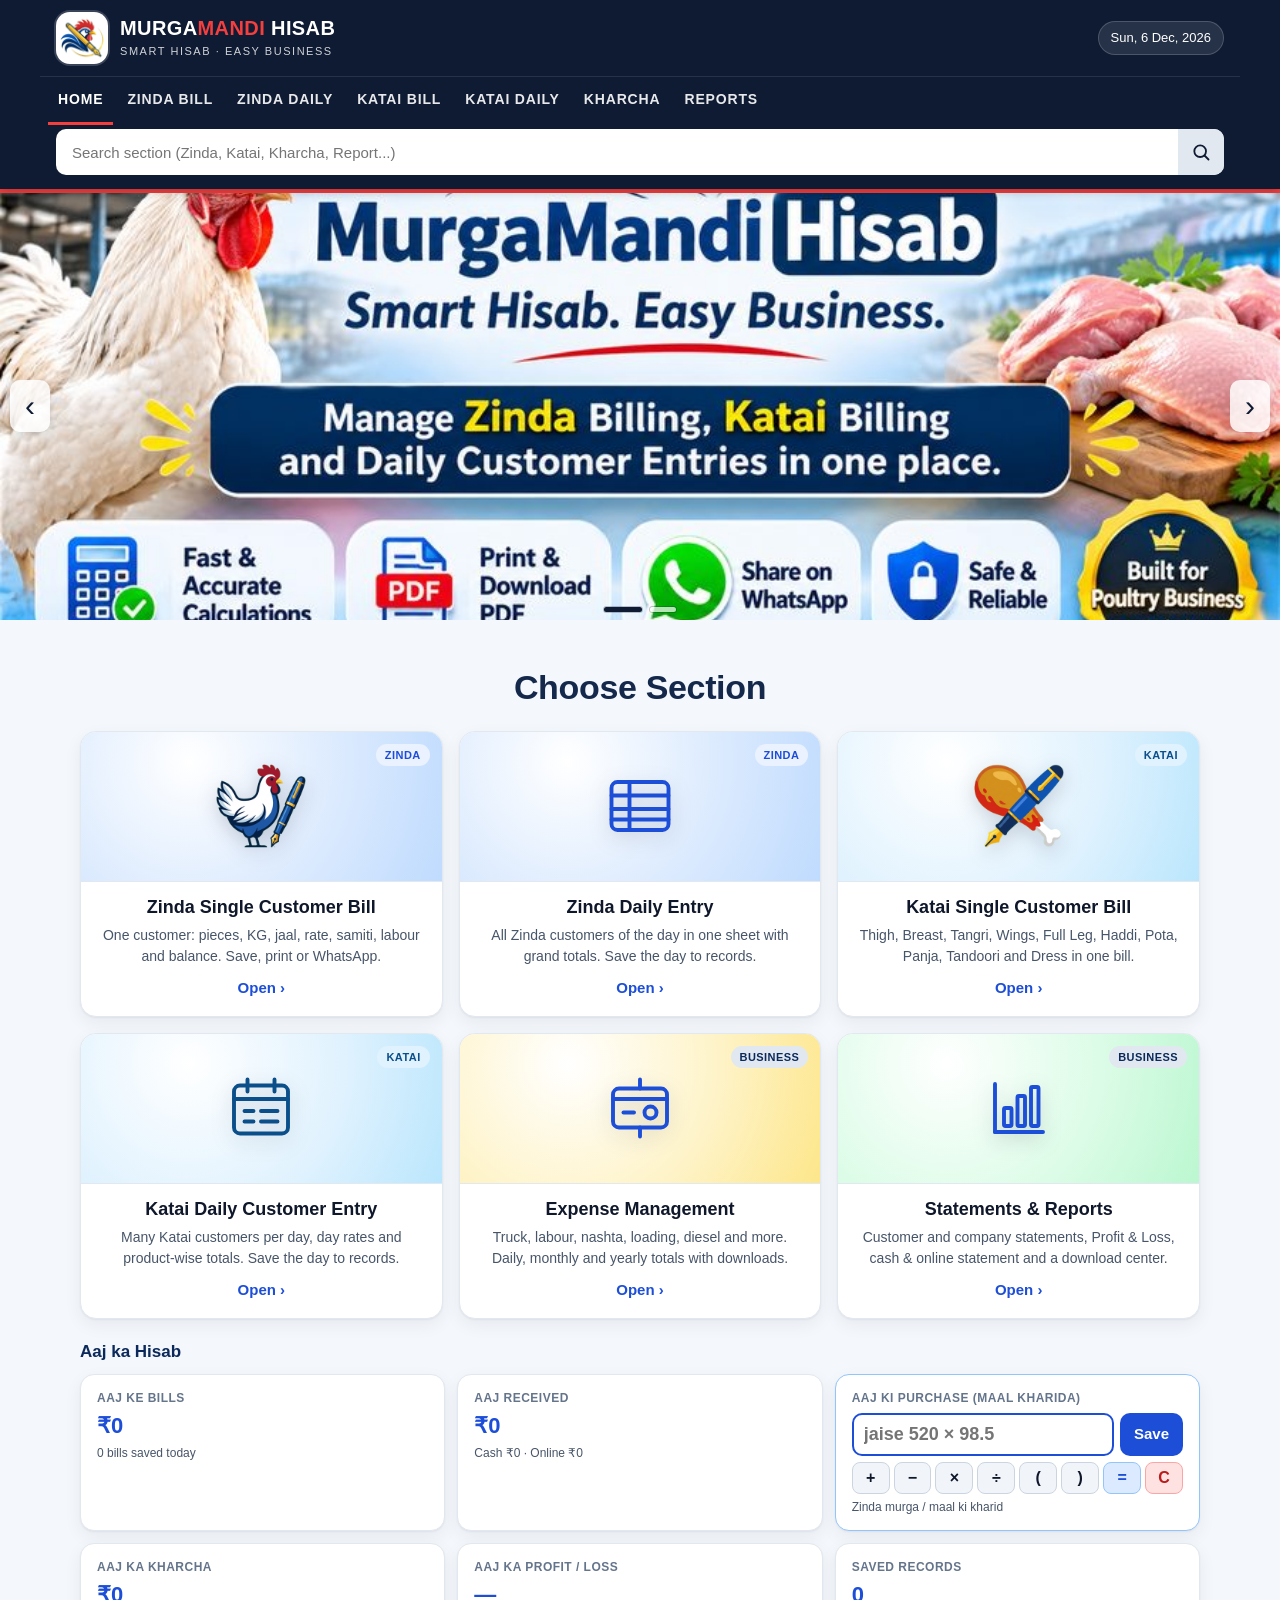
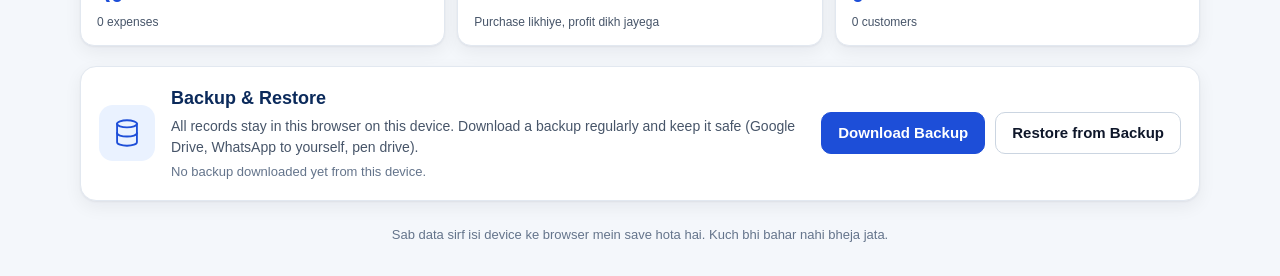
==== index.html @ af2ac3d8 "Katai daily phone totals as clear boxes (v=20261107e)" ====
<!doctype html>
<html lang="en-IN">
<head>
<meta charset="utf-8">
<meta name="viewport" content="width=device-width,initial-scale=1,viewport-fit=cover">
<meta name="referrer" content="no-referrer">
<meta name="description" content="MurgaMandi Hisab: Zinda and Katai billing, expenses, statements and reports for a murga mandi business.">
<title>MurgaMandi Hisab</title>
<link rel="icon" href="assets/icons/logo-64.png" type="image/png">
<link rel="apple-touch-icon" href="assets/icons/logo-192.png">
<link rel="stylesheet" href="style.css?v=20261107e">
</head>
<body>
<header class="top" id="top">
  <div class="top-in">
    <a class="brand" href="index.html" aria-label="MurgaMandi Hisab home">
      <img class="logo" src="assets/icons/logo-192.png" alt="" width="52" height="52">
      <span class="brand-t">
        <b>MURGA<span class="acc">MANDI</span> HISAB</b>
        <small>Smart Hisab · Easy Business</small>
      </span>
    </a>
    <span class="today" id="today"></span>
  </div>
  <nav class="menu" aria-label="Quick links">
    <a href="index.html" aria-current="page">Home</a>
    <a href="sections/zinda-single/index.html">Zinda Bill</a>
    <a href="sections/zinda-daily/index.html">Zinda Daily</a>
    <a href="sections/katai-single/index.html">Katai Bill</a>
    <a href="sections/katai-daily/index.html">Katai Daily</a>
    <a href="sections/expenses/index.html">Kharcha</a>
    <a href="sections/statements/index.html">Reports</a>
  </nav>
  <div class="search">
    <label class="sr" for="secSearch">Search section</label>
    <input id="secSearch" type="search" placeholder="Search section (Zinda, Katai, Kharcha, Report...)" autocomplete="off" maxlength="40">
    <span class="s-ic" aria-hidden="true"><svg viewBox="0 0 24 24" width="20" height="20"><circle cx="11" cy="11" r="7" fill="none" stroke="currentColor" stroke-width="2.2"/><path d="M16.5 16.5 21 21" stroke="currentColor" stroke-width="2.2" stroke-linecap="round"/></svg></span>
  </div>
</header>

<section class="banner" id="banner" aria-roledescription="carousel" aria-label="MurgaMandi Hisab banners">
  <div class="slides" id="slides">
    <div class="slide is-on" role="group" aria-roledescription="slide" aria-label="1 of 2">
      <picture><source media="(min-width: 1001px)" srcset="assets/images/banner-wide1-1200.jpg 1200w, assets/images/banner-wide1-2000.jpg 2000w" sizes="100vw" width="2000" height="667"><img src="assets/images/banner-1600.jpg" srcset="assets/images/banner-900.jpg 900w, assets/images/banner-1600.jpg 1600w" sizes="(max-width: 1000px) 100vw, 1000px" width="1600" height="900" alt="MurgaMandi Hisab: Smart Hisab, Easy Business. Manage Zinda billing, Katai billing and daily customer entries in one place." fetchpriority="high"></picture>
    </div>
    <div class="slide" role="group" aria-roledescription="slide" aria-label="2 of 2" aria-hidden="true">
      <picture><source media="(min-width: 1001px)" srcset="assets/images/banner-wide2-1200.jpg 1200w, assets/images/banner-wide2-2000.jpg 2000w" sizes="100vw" width="2000" height="667"><img src="assets/images/banner2-1600.jpg" srcset="assets/images/banner2-900.jpg 900w, assets/images/banner2-1600.jpg 1600w" sizes="(max-width: 1000px) 100vw, 1000px" width="1600" height="900" alt="MurgaMandi Hisab, built for chicken business: fast and accurate calculations, print and download PDF, share on WhatsApp." loading="lazy"></picture>
    </div>
    <button class="b-nav prev" id="bPrev" type="button" aria-label="Previous banner">&#8249;</button>
    <button class="b-nav next" id="bNext" type="button" aria-label="Next banner">&#8250;</button>
    <div class="dots" id="bDots"><button type="button" class="on" aria-label="Show banner 1"></button><button type="button" aria-label="Show banner 2"></button></div>
  </div>
</section>

<main class="wrap">
  <p class="notice" id="dbNotice" hidden></p>

<h2 class="sec-h big">Choose Section</h2>
  <p class="no-match" id="noMatch" hidden>No section matches your search.</p>
  <nav class="grid" aria-label="Sections">
    <a class="tile" href="sections/zinda-single/index.html">
      <span class="art art-z"><img class="art-png" src="assets/icons/zinda-bill-256.png" alt="" width="64" height="64"></span>
      <span class="tag">Zinda</span>
      <span class="t">Zinda Single Customer Bill</span>
      <span class="d">One customer: pieces, KG, jaal, rate, samiti, labour and balance. Save, print or WhatsApp.</span>
      <span class="go">Open ›</span>
    </a>
    <a class="tile" href="sections/zinda-daily/index.html">
      <span class="art art-z"><img src="assets/icons/zinda-daily.svg" alt="" width="64" height="64"></span>
      <span class="tag">Zinda</span>
      <span class="t">Zinda Daily Entry</span>
      <span class="d">All Zinda customers of the day in one sheet with grand totals. Save the day to records.</span>
      <span class="go">Open ›</span>
    </a>
    <a class="tile" href="sections/katai-single/index.html">
      <span class="art art-k"><img class="art-png" src="assets/icons/katai-bill-256.png" alt="" width="64" height="64"></span>
      <span class="tag k">Katai</span>
      <span class="t">Katai Single Customer Bill</span>
      <span class="d">Thigh, Breast, Tangri, Wings, Full Leg, Haddi, Pota, Panja, Tandoori and Dress in one bill.</span>
      <span class="go">Open ›</span>
    </a>
    <a class="tile" href="sections/katai-daily/index.html">
      <span class="art art-k"><img src="assets/icons/katai-daily.svg" alt="" width="64" height="64"></span>
      <span class="tag k">Katai</span>
      <span class="t">Katai Daily Customer Entry</span>
      <span class="d">Many Katai customers per day, day rates and product-wise totals. Save the day to records.</span>
      <span class="go">Open ›</span>
    </a>
    <a class="tile" href="sections/expenses/index.html">
      <span class="art art-e"><img src="assets/icons/expenses.svg" alt="" width="64" height="64"></span>
      <span class="tag b">Business</span>
      <span class="t">Expense Management</span>
      <span class="d">Truck, labour, nashta, loading, diesel and more. Daily, monthly and yearly totals with downloads.</span>
      <span class="go">Open ›</span>
    </a>
    <a class="tile" href="sections/statements/index.html">
      <span class="art art-r"><img src="assets/icons/statements.svg" alt="" width="64" height="64"></span>
      <span class="tag b">Business</span>
      <span class="t">Statements &amp; Reports</span>
      <span class="d">Customer and company statements, Profit &amp; Loss, cash &amp; online statement and a download center.</span>
      <span class="go">Open ›</span>
    </a>
  </nav>

  <h2 class="sec-h small">Aaj ka Hisab</h2>
  <section class="glance" id="glance" aria-label="Today at a glance">
    <div class="g-card"><span class="g-l">Aaj ke Bills</span><b class="g-n" id="gBills">—</b><span class="g-s" id="gBillsN"></span></div>
    <div class="g-card"><span class="g-l">Aaj Received</span><b class="g-n" id="gRec">—</b><span class="g-s" id="gRecSplit"></span></div>
    <div class="g-card g-buy"><label class="g-l" for="gBuyIn">Aaj ki Purchase (maal kharida)</label><div class="g-buy-row"><input id="gBuyIn" autocomplete="off" placeholder="jaise 520 × 98.5"><button class="g-buy-btn" id="gBuySave" type="button">Save</button></div><div class="g-ops" id="gOps"><button type="button" data-op="+">+</button><button type="button" data-op="-">−</button><button type="button" data-op="×">×</button><button type="button" data-op="÷">÷</button><button type="button" data-op="(">(</button><button type="button" data-op=")">)</button><button type="button" data-op="=" class="eq">=</button><button type="button" data-op="C" class="clr">C</button></div><span class="g-s" id="gBuyN">Zinda murga / maal ki kharid</span></div>
    <div class="g-card"><span class="g-l">Aaj ka Kharcha</span><b class="g-n" id="gExp">—</b><span class="g-s" id="gExpN"></span></div>
    <div class="g-card g-pl" id="gPlCard"><span class="g-l" id="gPlL">Aaj ka Profit / Loss</span><b class="g-n" id="gPl">—</b><span class="g-s" id="gPlN">Bills − Purchase − Kharcha</span></div>
    <div class="g-card"><span class="g-l">Saved Records</span><b class="g-n" id="gRecords">—</b><span class="g-s" id="gCust"></span></div>
  </section>


  <section class="card backup" aria-labelledby="bkH">
    <div class="bk-ic"><img src="assets/icons/backup.svg" alt="" width="34" height="34"></div>
    <div class="bk-t">
      <h2 id="bkH">Backup &amp; Restore</h2>
      <p>All records stay in this browser on this device. Download a backup regularly and keep it safe (Google Drive, WhatsApp to yourself, pen drive).</p>
      <p class="bk-last" id="bkLast"></p>
    </div>
    <div class="bk-acts">
      <button class="btn primary" id="btnBackup" type="button">Download Backup</button>
      <label class="btn" id="btnRestoreL">Restore from Backup<input id="restoreFile" type="file" accept=".json,application/json" class="sr"></label>
    </div>
  </section>

  <p class="foot">Sab data sirf isi device ke browser mein save hota hai. Kuch bhi bahar nahi bheja jata.</p>
</main>

<div class="dlg-bg" id="dlg"><div class="dlg" role="alertdialog" aria-labelledby="dlgT" aria-describedby="dlgP"><h4 id="dlgT">Restore backup?</h4><p id="dlgP"></p><div class="acts"><button class="btn" id="dlgNo" type="button">Cancel</button><button class="btn danger-fill" id="dlgYes" type="button">Replace my data</button></div></div></div>
<div class="toast" id="toast" role="status"></div>

<script src="shared/storage-service.js?v=20261107e"></script>
<script src="shared/data-service.js?v=20261107e"></script>
<script src="script.js?v=20261107e"></script>
</body>
</html>
---- style.css ----
/* ---------- MurgaMandi Hisab · home page ---------- */
:root{--bg:#F4F7FB;--card:#fff;--ink:#0F172A;--muted:#475569;--faint:#64748B;--line:#E2E8F0;--brand:#1D4ED8;--brand-2:#2563EB;--navy:#0B2A5B;--soft:#EAF2FF;
  --katai:#0B4F8A;--err:#B91C1C;--radius:16px;--shadow:0 1px 2px rgba(15,23,42,.05),0 6px 18px rgba(15,23,42,.06);
  --font:"Segoe UI",Roboto,"Helvetica Neue",Arial,"Noto Sans",sans-serif}
*{box-sizing:border-box}
html{-webkit-text-size-adjust:100%}
body{margin:0;background:var(--bg);color:var(--ink);font:15px/1.5 var(--font)}
button,input{font:inherit;color:inherit}
.sr{position:absolute;width:1px;height:1px;overflow:hidden;clip:rect(0 0 0 0);white-space:nowrap}
[hidden]{display:none!important}
/* header (dark bar, like a shop app) */
.top{background:#0E1B33;color:#fff;position:sticky;top:0;z-index:40;box-shadow:0 2px 10px rgba(0,0,0,.25)}
.top-in{max-width:1200px;margin:0 auto;padding:12px 16px;display:flex;align-items:center;gap:12px}
.brand{display:flex;align-items:center;gap:12px;color:#fff;text-decoration:none;min-width:0}
.logo{border-radius:14px;flex:none;background:#fff;padding:3px;box-sizing:border-box;object-fit:contain;box-shadow:0 0 0 2px rgba(255,255,255,.18)}
.brand-t{display:flex;flex-direction:column;min-width:0}
.brand-t b{font-size:20px;letter-spacing:.02em;line-height:1.15;white-space:nowrap}
.brand-t .acc{color:#F43F3F}
.brand-t small{font-size:11px;letter-spacing:.14em;text-transform:uppercase;opacity:.8;margin-top:3px;white-space:nowrap}
.today{margin-left:auto;font-size:13px;background:rgba(255,255,255,.1);border:1px solid rgba(255,255,255,.18);padding:6px 12px;border-radius:999px;white-space:nowrap}
.menu{max-width:1200px;margin:0 auto;padding:0 8px;display:flex;gap:4px;overflow-x:auto;scrollbar-width:none;border-top:1px solid rgba(255,255,255,.1)}
.menu::-webkit-scrollbar{display:none}
.menu a{flex:none;color:#fff;text-decoration:none;font-weight:700;font-size:14px;letter-spacing:.06em;text-transform:uppercase;padding:12px 10px;border-bottom:3px solid transparent;opacity:.9}
.menu a:hover,.menu a:focus-visible{opacity:1;border-bottom-color:#60A5FA;outline:none}
.menu a[aria-current=page]{border-bottom-color:#F43F3F;opacity:1}
.search{max-width:1200px;margin:0 auto;padding:4px 16px 14px;position:relative}
.search input{width:100%;height:46px;border:0;border-radius:10px;padding:0 54px 0 16px;background:#fff;color:var(--ink);font-size:15px}
.search input:focus{outline:3px solid #60A5FA}
.s-ic{position:absolute;right:16px;top:4px;height:46px;width:46px;display:grid;place-items:center;background:#E2E8F0;border-radius:0 10px 10px 0;color:#0E1B33}
/* banner */
.banner{background:#DCEBFF;border-top:4px solid #F43F3F}
.slides{position:relative;max-width:1000px;margin:0 auto;aspect-ratio:1600/900;overflow:hidden}
.slide{position:absolute;inset:0;opacity:0;transition:opacity .6s ease;pointer-events:none}
.slide.is-on{opacity:1;pointer-events:auto}
.banner img{display:block;width:100%;height:100%;object-fit:cover}
.b-nav{position:absolute;top:50%;transform:translateY(-50%);width:40px;height:52px;border:0;border-radius:10px;background:rgba(255,255,255,.82);color:#0E1B33;font-size:30px;line-height:1;cursor:pointer;box-shadow:0 2px 8px rgba(0,0,0,.15);z-index:2}
.b-nav:hover{background:#fff}.b-nav:focus-visible{outline:3px solid #60A5FA}
.b-nav.prev{left:10px}.b-nav.next{right:10px}
.dots{position:absolute;left:0;right:0;bottom:8px;display:flex;justify-content:center;gap:8px;z-index:2}
.dots button{width:26px;height:5px;border:0;border-radius:3px;background:rgba(255,255,255,.7);padding:0;cursor:pointer;box-shadow:0 0 0 1px rgba(14,27,51,.25)}
.dots button.on{background:#0E1B33;width:38px}
@media (prefers-reduced-motion:reduce){.slide{transition:none}}
@media (min-width:1001px){.slides{max-width:none;aspect-ratio:2000/667}}
.banner picture{display:block;width:100%;height:100%}
.wrap{max-width:1160px;margin:0 auto;padding:8px 20px 24px}
.sec-h.small{margin:20px 0 10px;font-size:17px}
.sec-h.big{text-align:center;font-size:34px;margin:34px 0 18px;color:#14284B;letter-spacing:-.01em}
.no-match{text-align:center;color:var(--muted)}
.notice{background:#FFF7E6;border:1px solid #F5D9A8;color:#7A4B00;padding:10px 12px;border-radius:10px;margin:0 0 12px;position:relative}
.glance{display:grid;grid-template-columns:repeat(3,minmax(0,1fr));gap:12px}
.g-card{background:var(--card);border:1px solid var(--line);border-radius:14px;box-shadow:var(--shadow);padding:14px 16px;display:flex;flex-direction:column;gap:2px;min-width:0}
.g-l{font-size:12px;font-weight:700;text-transform:uppercase;letter-spacing:.04em;color:var(--faint)}
.g-n{font-size:22px;color:var(--brand);font-variant-numeric:tabular-nums;white-space:nowrap;overflow:hidden;text-overflow:ellipsis}
.g-s{font-size:12px;color:var(--muted);min-height:18px}
.sec-h{margin:26px 0 12px;font-size:19px;color:var(--navy)}
.grid{display:grid;grid-template-columns:repeat(3,minmax(0,1fr));gap:16px}
.tile{position:relative;display:flex;flex-direction:column;gap:8px;padding:20px;border-radius:var(--radius);background:#fff;border:1px solid var(--line);text-decoration:none;color:inherit;box-shadow:var(--shadow);transition:transform .12s,box-shadow .12s,border-color .12s;min-height:200px}
.tile:hover,.tile:focus-visible{transform:translateY(-2px);box-shadow:0 12px 28px rgba(29,78,216,.14);border-color:#93C5FD;outline:none}
.tile:focus-visible{outline:3px solid #93C5FD;outline-offset:2px}
.tile{padding:0;overflow:hidden;gap:0}
.art{display:grid;place-items:center;height:150px;border-bottom:1px solid var(--line)}
.art img{width:72px;height:72px;filter:drop-shadow(0 6px 10px rgba(15,23,42,.18));transition:transform .15s}
.tile:hover .art img{transform:scale(1.08)}
.art-z{background:radial-gradient(circle at 30% 20%,#FFFFFF 0,#DBEAFE 55%,#BFDBFE 100%)}
.art-k{background:radial-gradient(circle at 30% 20%,#FFFFFF 0,#E0F2FE 55%,#BAE6FD 100%)}
.art-e{background:radial-gradient(circle at 30% 20%,#FFFFFF 0,#FEF3C7 55%,#FDE68A 100%)}
.art-r{background:radial-gradient(circle at 30% 20%,#FFFFFF 0,#DCFCE7 55%,#BBF7D0 100%)}
.tile .t,.tile .d,.tile .go{padding:0 18px}
.tile .t{padding-top:14px;text-align:center}
.tile .d{padding-top:6px;text-align:center}
.tile .go{padding-top:10px;padding-bottom:16px;text-align:center}
.tag{position:absolute;top:12px;right:12px;font-size:11px;font-weight:700;letter-spacing:.04em;text-transform:uppercase;color:var(--brand);background:var(--soft);padding:3px 9px;border-radius:999px}
.tag.k{color:var(--katai);background:#E0F2FE}
.tag.b{color:#0B2A5B;background:#E2E8F0}
.t{font-size:18px;font-weight:700;line-height:1.3}
.d{color:var(--muted);font-size:14px;flex:1}
.go{font-weight:700;color:var(--brand)}
.card{background:var(--card);border:1px solid var(--line);border-radius:var(--radius);box-shadow:var(--shadow);padding:18px}
.backup{margin-top:20px;display:flex;align-items:center;gap:16px;flex-wrap:wrap}
.bk-ic{width:56px;height:56px;border-radius:14px;background:var(--soft);display:grid;place-items:center;flex:none}
.bk-t{flex:1;min-width:240px}
.bk-t h2{margin:0;font-size:18px;color:var(--navy)}
.bk-t p{margin:4px 0 0;color:var(--muted);font-size:14px}
.bk-last{font-size:13px!important;color:var(--faint)!important}
.bk-acts{display:flex;gap:10px;flex-wrap:wrap}
.btn{display:inline-flex;align-items:center;justify-content:center;gap:6px;min-height:42px;padding:8px 16px;border-radius:10px;border:1px solid #CBD5E1;background:#fff;font-weight:600;cursor:pointer;white-space:nowrap;color:var(--ink)}
.btn:hover{border-color:#93C5FD;background:#F8FAFC}
.btn:focus-visible,.btn:focus-within{outline:3px solid #93C5FD;outline-offset:1px}
.btn.primary{background:var(--brand);border-color:var(--brand);color:#fff}
.btn.primary:hover{background:var(--brand-2)}
.btn.danger-fill{background:var(--err);border-color:var(--err);color:#fff}
.foot{margin:24px 0 8px;text-align:center;color:var(--faint);font-size:13px}
.toast{position:fixed;left:50%;bottom:24px;transform:translateX(-50%) translateY(20px);opacity:0;pointer-events:none;background:#0F172A;color:#fff;padding:10px 16px;border-radius:10px;font-size:14px;z-index:90;transition:.2s;max-width:90vw;text-align:center}
.toast.show{opacity:1;transform:translateX(-50%) translateY(0)}
.dlg-bg{position:fixed;inset:0;background:rgba(15,23,42,.45);display:none;align-items:center;justify-content:center;z-index:80;padding:16px}
.dlg-bg.show{display:flex}
.dlg{background:#fff;border-radius:16px;padding:20px;max-width:420px;width:100%;box-shadow:0 20px 50px rgba(0,0,0,.25)}
.dlg h4{margin:0 0 6px;font-size:17px}
.dlg p{margin:0 0 14px;color:var(--muted);white-space:pre-line}
.dlg .acts{display:flex;justify-content:flex-end;gap:8px;flex-wrap:wrap}
@media (max-width:980px){.grid{grid-template-columns:repeat(2,minmax(0,1fr))}.glance{grid-template-columns:repeat(2,minmax(0,1fr))}}
@media (max-width:640px){
  .top{position:static}
  .top-in{padding:10px 12px}
  .logo{width:44px;height:44px}
  .brand-t b{font-size:17px}
  .brand-t small{font-size:10px;letter-spacing:.1em}
  .today{display:none}
  .b-nav{width:30px;height:40px;font-size:24px}.b-nav.prev{left:6px}.b-nav.next{right:6px}
  .menu a{font-size:13px;padding:11px 9px}
  .search{padding:2px 12px 12px}.s-ic{right:12px}
  .wrap{padding:4px 12px 20px}
  .sec-h.big{font-size:26px;margin:26px 0 14px}
  .grid{grid-template-columns:repeat(2,minmax(0,1fr));gap:12px}
  .tile{min-height:0}
  .art{height:112px}.art img{width:54px;height:54px}
  .tile .t{font-size:15px;padding:10px 10px 0}
  .tile .d{display:none}
  .tile .go{padding:6px 10px 12px;font-size:14px}
  .tag{top:8px;right:8px;font-size:10px;padding:2px 7px}
  .g-n{font-size:19px}
  .bk-acts{width:100%}.bk-acts .btn{flex:1}
}
@media (max-width:360px){.brand-t small{display:none}.tile .t{font-size:14px}}

/* picture logos for single-bill tiles */
.art img.art-png{width:96px;height:96px}
@media (max-width:640px){.art img.art-png{width:76px;height:76px}}

.g-buy{border-color:#93C5FD}
.g-buy-row{display:flex;gap:6px;margin:4px 0 2px}
.g-buy-row input{flex:1;min-width:0;min-height:40px;padding:6px 10px;border:2px solid #1D4ED8;border-radius:10px;font-size:18px;font-weight:700;text-align:right;font-variant-numeric:tabular-nums}
.g-buy-btn{min-height:40px;padding:6px 14px;border:0;border-radius:10px;background:#1D4ED8;color:#fff;font-weight:700;cursor:pointer}
.g-pl.profit{background:#ECFDF5;border-color:#6EE7B7}.g-pl.profit .g-n{color:#047857}
.g-pl.loss{background:#FEF2F2;border-color:#FCA5A5}.g-pl.loss .g-n{color:#B91C1C}
.g-ops{display:grid;grid-template-columns:repeat(8,1fr);gap:4px;margin:2px 0}
.g-ops button{min-height:32px;border:1px solid #CBD5E1;border-radius:8px;background:#F1F5F9;font-weight:800;font-size:16px;cursor:pointer;color:#0F172A}
.g-ops button:hover{background:#E2E8F0}
.g-ops .eq{background:#DBEAFE;border-color:#93C5FD;color:#1D4ED8}
.g-ops .clr{background:#FEE2E2;border-color:#FCA5A5;color:#B91C1C}
.g-buy-row input.bad{border-color:#B91C1C}

/* phone: never wider than screen (2026-11-06) */
html,body{max-width:100%;overflow-x:clip}
.appbar-in{min-width:0}.appbar .brand{min-width:0}
@media (max-width:420px){#saveState{display:none}}
/* all entries start from left (user 2026-11-06) */ input:not([type=checkbox]):not([type=radio]):not([type=range]),textarea{text-align:left!important}
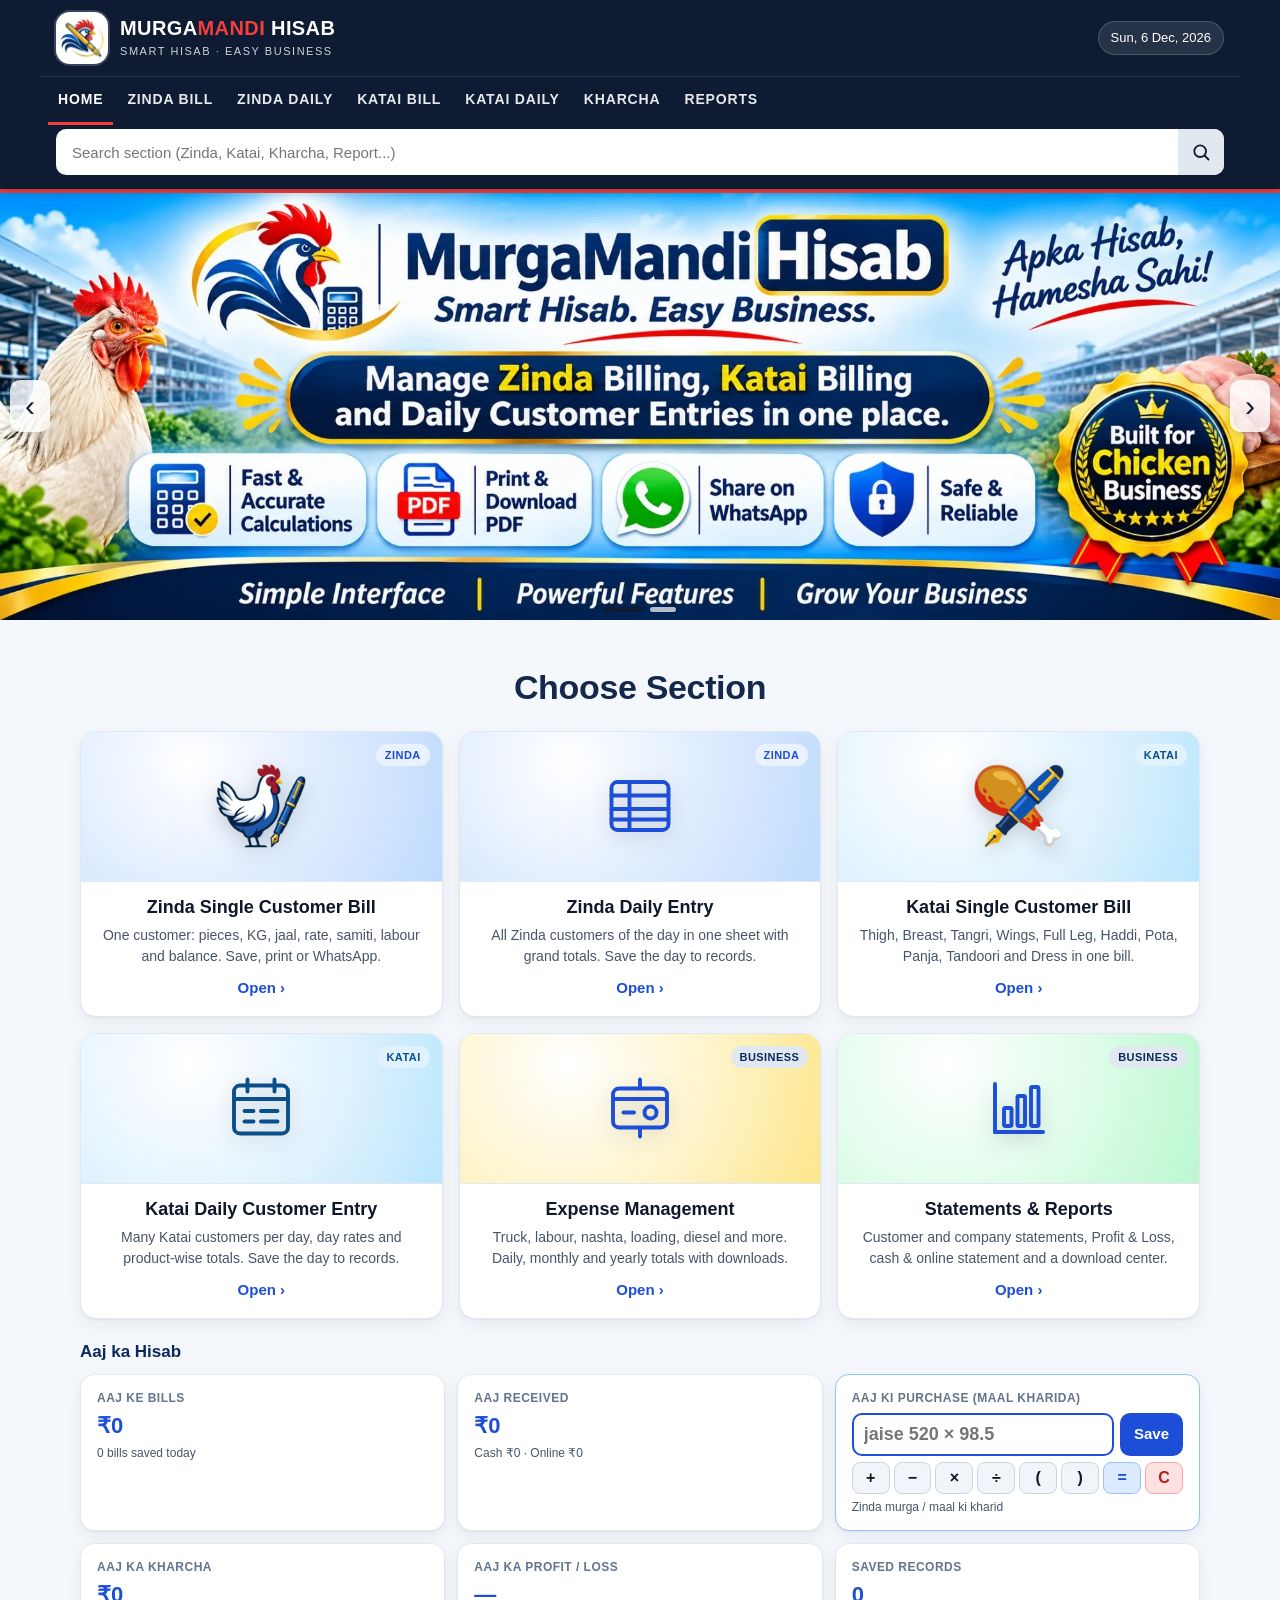
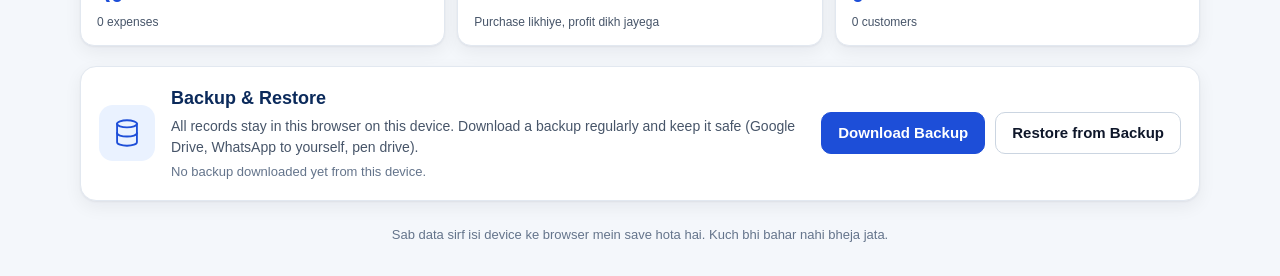
==== commit 147b756c: "Kul -> Total; Katai phone card Pichla Balance label + clearer layout (v=20261107f)" ====
--- a/index.html
+++ b/index.html
@@ -8,7 +8,7 @@
 <title>MurgaMandi Hisab</title>
 <link rel="icon" href="assets/icons/logo-64.png" type="image/png">
 <link rel="apple-touch-icon" href="assets/icons/logo-192.png">
-<link rel="stylesheet" href="style.css?v=20261107e">
+<link rel="stylesheet" href="style.css?v=20261107f">
 </head>
 <body>
 <header class="top" id="top">
@@ -132,8 +132,8 @@
 <div class="dlg-bg" id="dlg"><div class="dlg" role="alertdialog" aria-labelledby="dlgT" aria-describedby="dlgP"><h4 id="dlgT">Restore backup?</h4><p id="dlgP"></p><div class="acts"><button class="btn" id="dlgNo" type="button">Cancel</button><button class="btn danger-fill" id="dlgYes" type="button">Replace my data</button></div></div></div>
 <div class="toast" id="toast" role="status"></div>
 
-<script src="shared/storage-service.js?v=20261107e"></script>
-<script src="shared/data-service.js?v=20261107e"></script>
-<script src="script.js?v=20261107e"></script>
+<script src="shared/storage-service.js?v=20261107f"></script>
+<script src="shared/data-service.js?v=20261107f"></script>
+<script src="script.js?v=20261107f"></script>
 </body>
 </html>
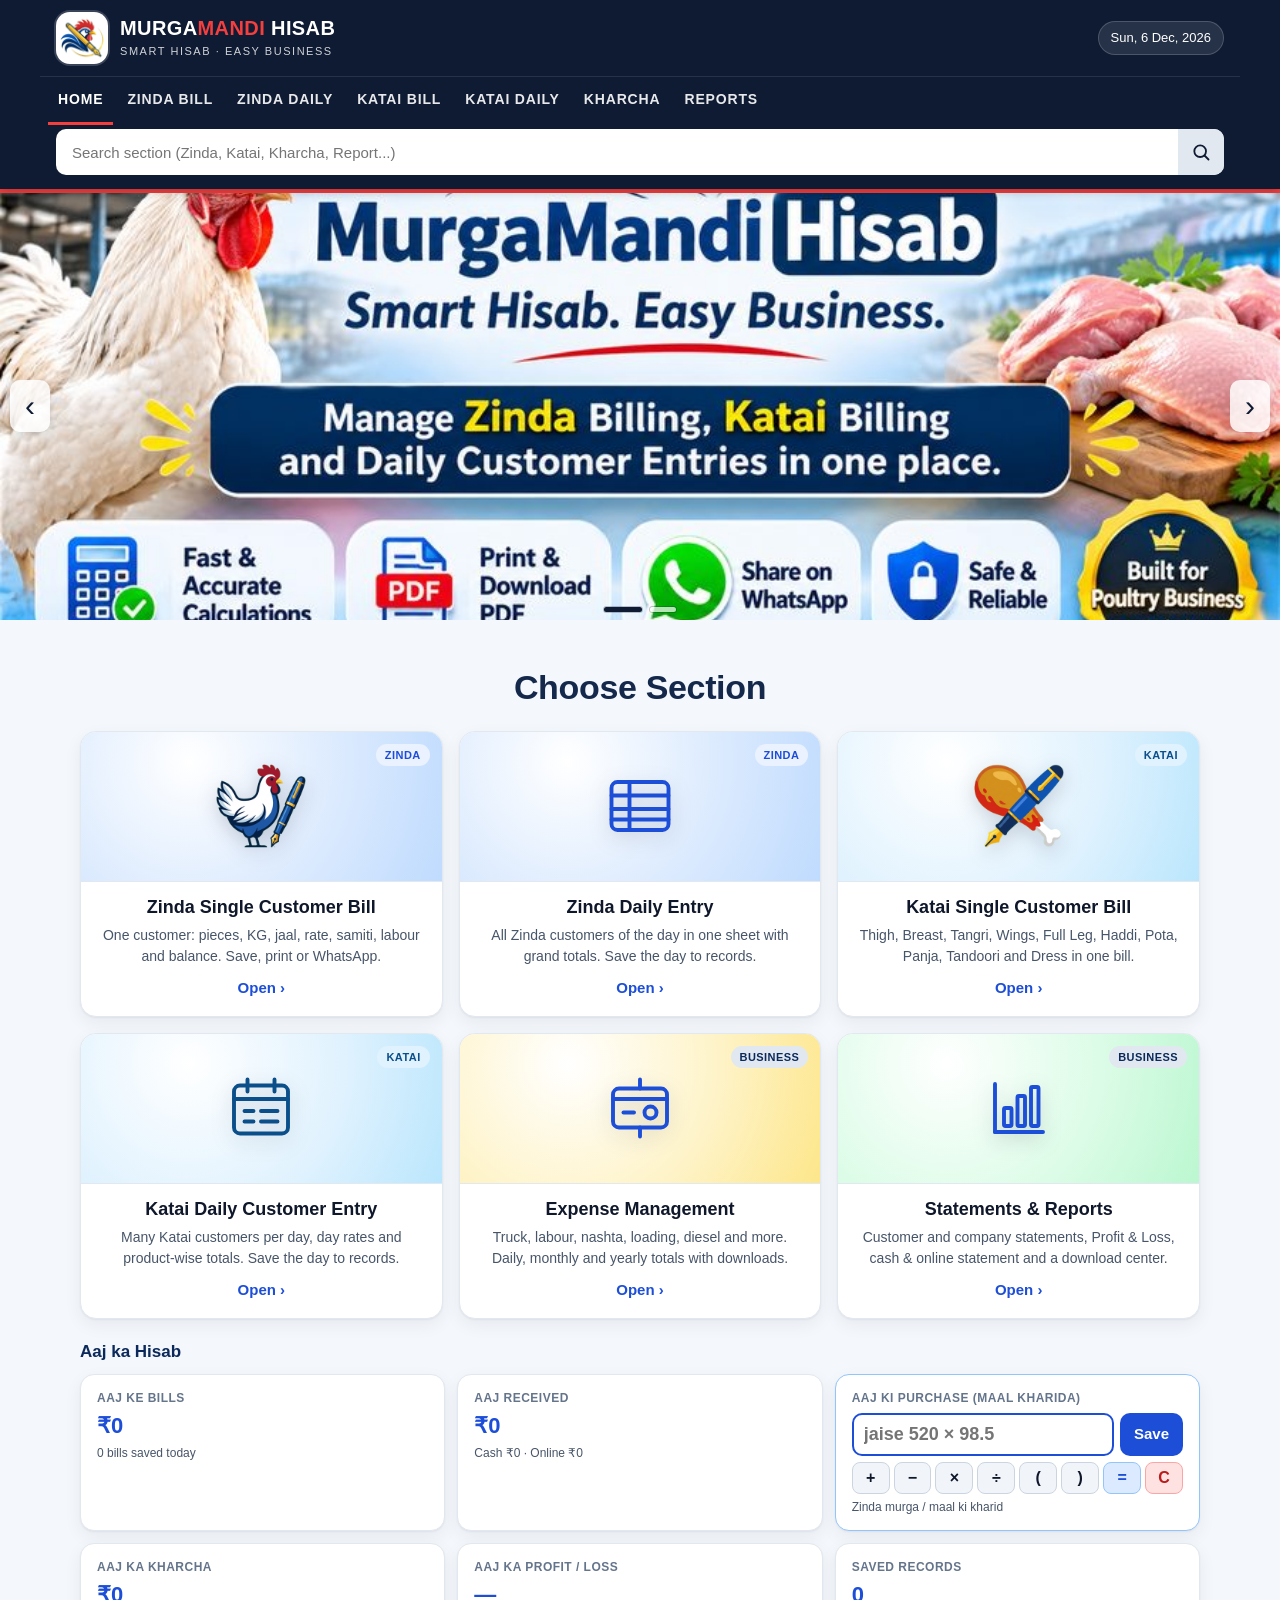
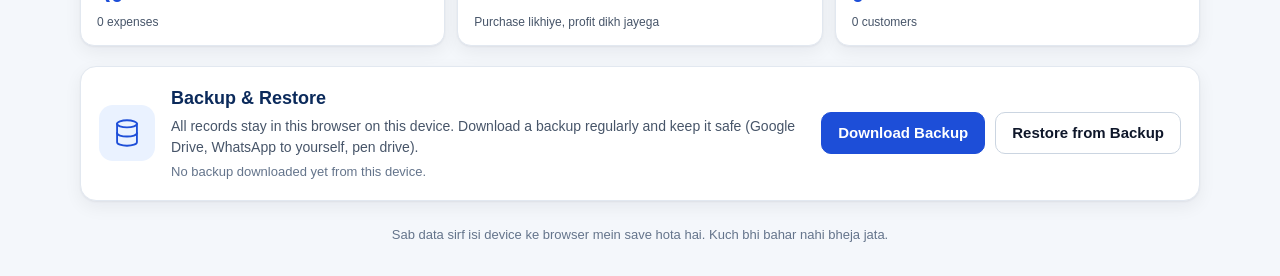
==== commit 6171bcda: "Auto today date on refresh; Katai daily phone totals 5 per row" ====
--- a/index.html
+++ b/index.html
@@ -8,7 +8,7 @@
 <title>MurgaMandi Hisab</title>
 <link rel="icon" href="assets/icons/logo-64.png" type="image/png">
 <link rel="apple-touch-icon" href="assets/icons/logo-192.png">
-<link rel="stylesheet" href="style.css?v=20261107f">
+<link rel="stylesheet" href="style.css?v=20261107h">
 </head>
 <body>
 <header class="top" id="top">
@@ -132,8 +132,8 @@
 <div class="dlg-bg" id="dlg"><div class="dlg" role="alertdialog" aria-labelledby="dlgT" aria-describedby="dlgP"><h4 id="dlgT">Restore backup?</h4><p id="dlgP"></p><div class="acts"><button class="btn" id="dlgNo" type="button">Cancel</button><button class="btn danger-fill" id="dlgYes" type="button">Replace my data</button></div></div></div>
 <div class="toast" id="toast" role="status"></div>
 
-<script src="shared/storage-service.js?v=20261107f"></script>
-<script src="shared/data-service.js?v=20261107f"></script>
-<script src="script.js?v=20261107f"></script>
+<script src="shared/storage-service.js?v=20261107h"></script>
+<script src="shared/data-service.js?v=20261107h"></script>
+<script src="script.js?v=20261107h"></script>
 </body>
 </html>
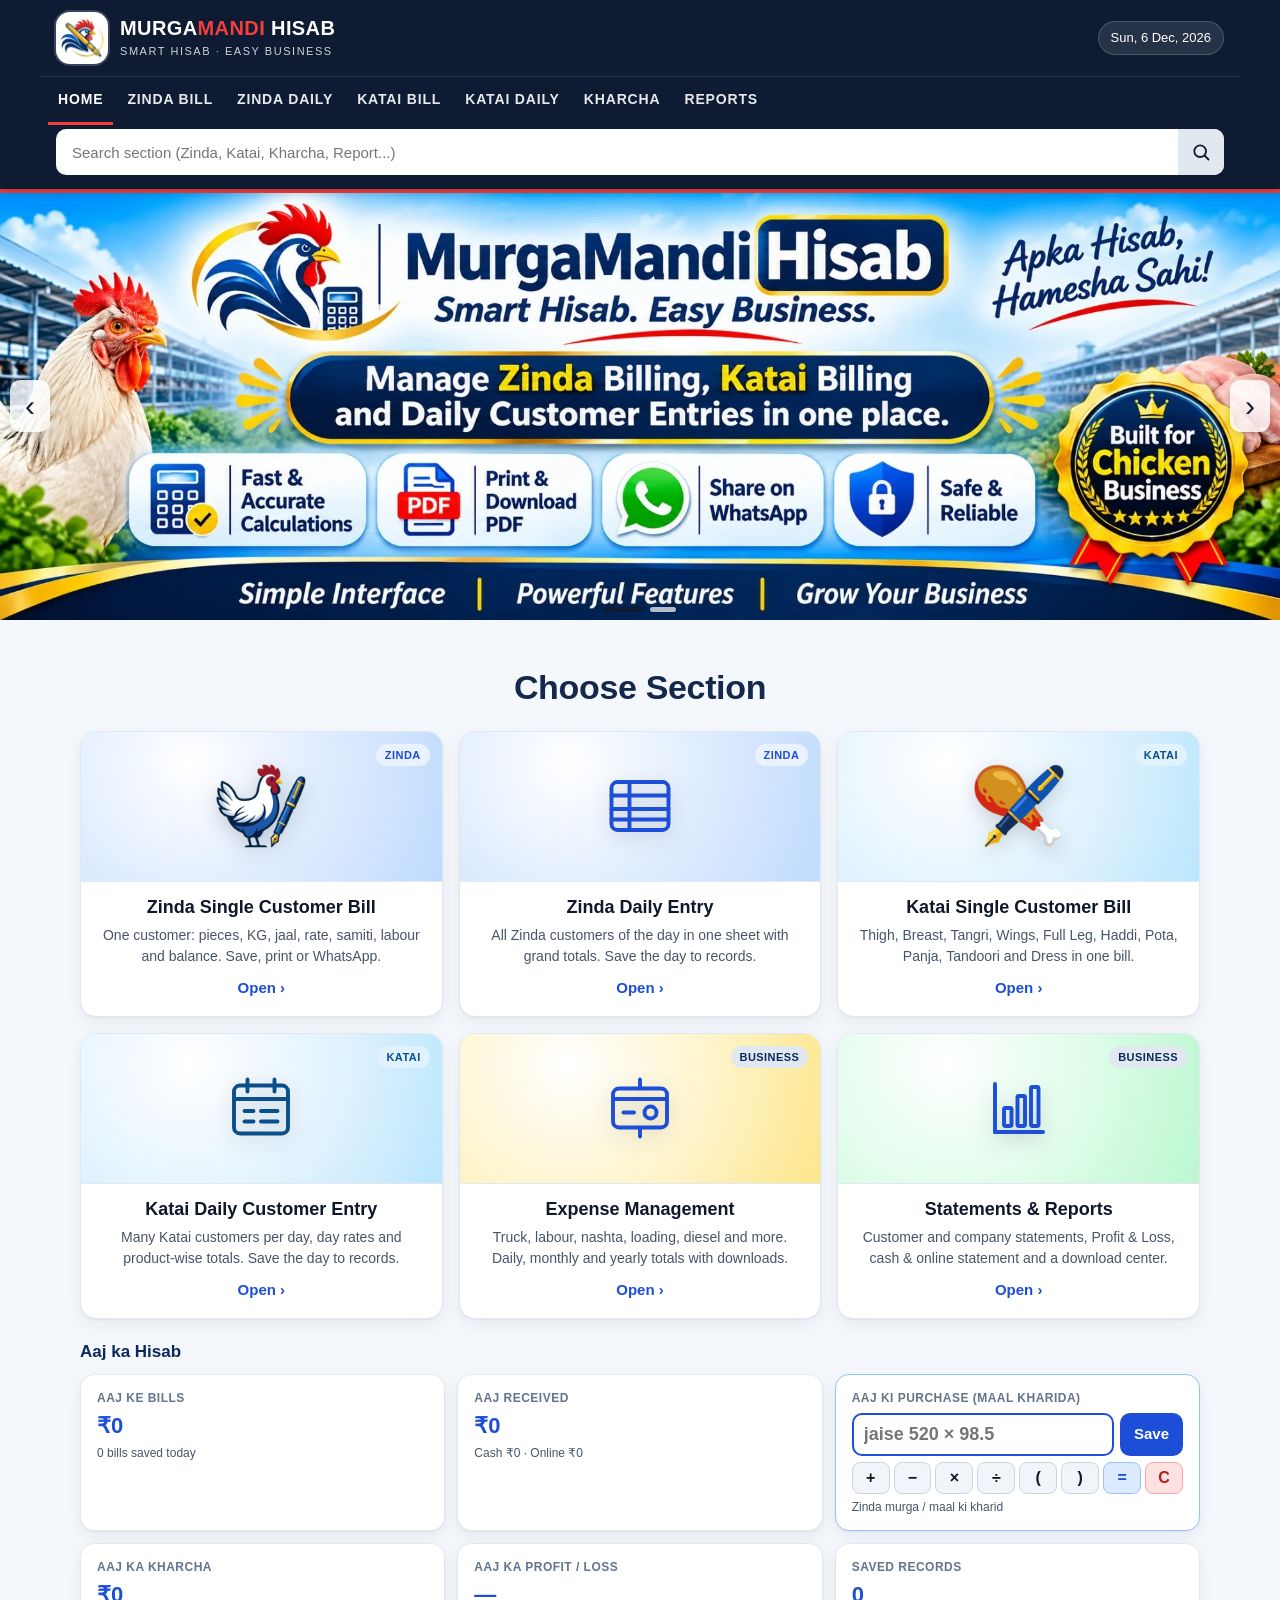
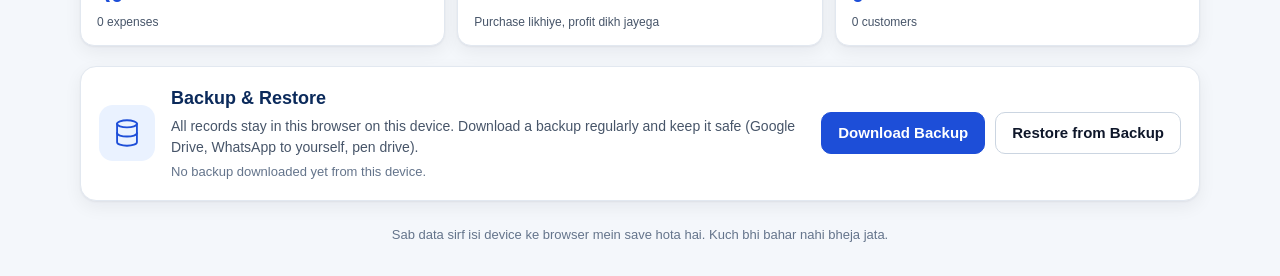
==== commit bc8eb904: "Installable app (PWA): manifest, offline service worker, install button" ====
--- a/index.html
+++ b/index.html
@@ -8,7 +8,10 @@
 <title>MurgaMandi Hisab</title>
 <link rel="icon" href="assets/icons/logo-64.png" type="image/png">
 <link rel="apple-touch-icon" href="assets/icons/logo-192.png">
-<link rel="stylesheet" href="style.css?v=20261107h">
+<link rel="stylesheet" href="style.css?v=20261107i">
+<link rel="manifest" href="manifest.webmanifest">
+<meta name="theme-color" content="#1e4fd8">
+<script>if("serviceWorker"in navigator)addEventListener("load",function(){navigator.serviceWorker.register("sw.js").catch(function(){})});</script>
 </head>
 <body>
 <header class="top" id="top">
@@ -113,6 +116,8 @@
   </section>
 
 
+  <button id="installApp" type="button" hidden style="display:block;width:100%;margin:12px 0;padding:14px;border:0;border-radius:14px;background:#16a34a;color:#fff;font:700 17px system-ui,sans-serif">📲 Phone mein App install karo</button>
+  <script>(function(){var ev,b=document.getElementById('installApp');addEventListener('beforeinstallprompt',function(e){e.preventDefault();ev=e;b.hidden=false;});b.addEventListener('click',function(){if(!ev)return;ev.prompt();ev.userChoice.then(function(){ev=null;b.hidden=true;});});addEventListener('appinstalled',function(){b.hidden=true;});})();</script>
   <section class="card backup" aria-labelledby="bkH">
     <div class="bk-ic"><img src="assets/icons/backup.svg" alt="" width="34" height="34"></div>
     <div class="bk-t">
@@ -132,8 +137,8 @@
 <div class="dlg-bg" id="dlg"><div class="dlg" role="alertdialog" aria-labelledby="dlgT" aria-describedby="dlgP"><h4 id="dlgT">Restore backup?</h4><p id="dlgP"></p><div class="acts"><button class="btn" id="dlgNo" type="button">Cancel</button><button class="btn danger-fill" id="dlgYes" type="button">Replace my data</button></div></div></div>
 <div class="toast" id="toast" role="status"></div>
 
-<script src="shared/storage-service.js?v=20261107h"></script>
-<script src="shared/data-service.js?v=20261107h"></script>
-<script src="script.js?v=20261107h"></script>
+<script src="shared/storage-service.js?v=20261107i"></script>
+<script src="shared/data-service.js?v=20261107i"></script>
+<script src="script.js?v=20261107i"></script>
 </body>
 </html>
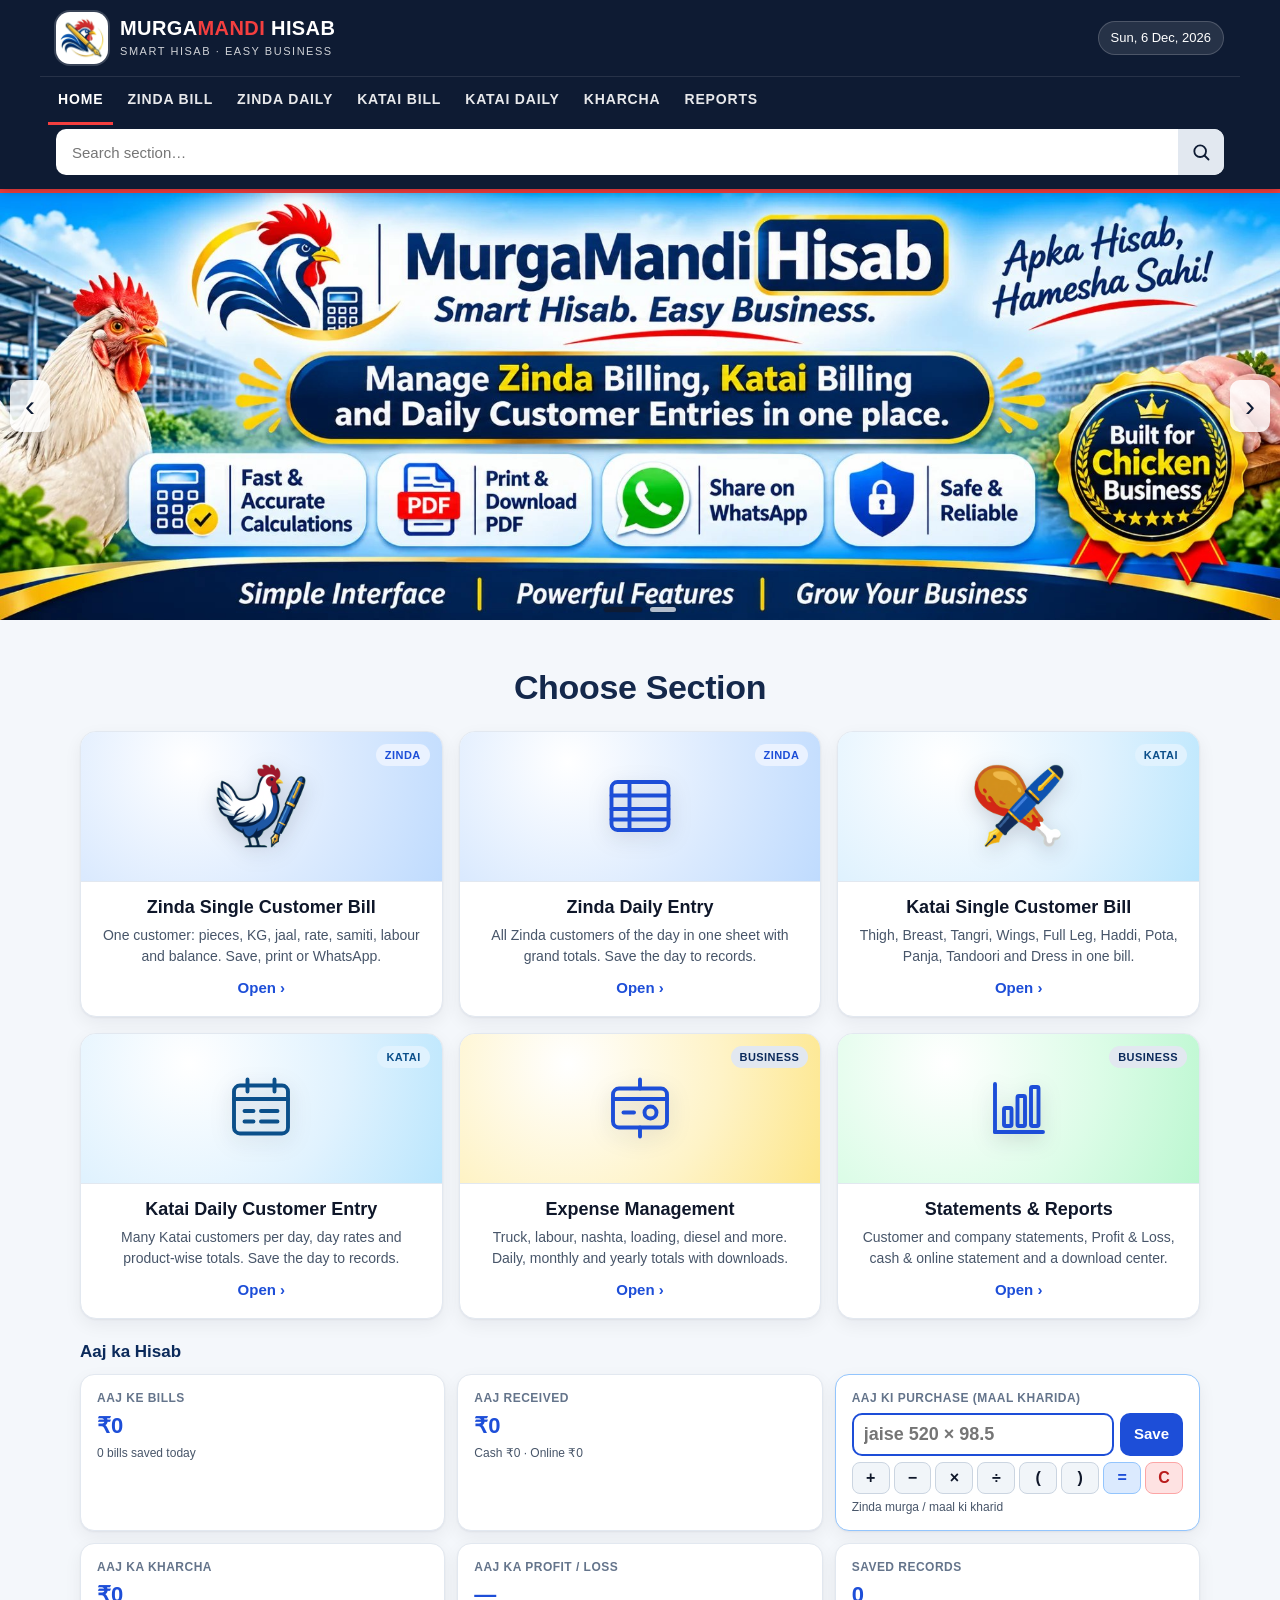
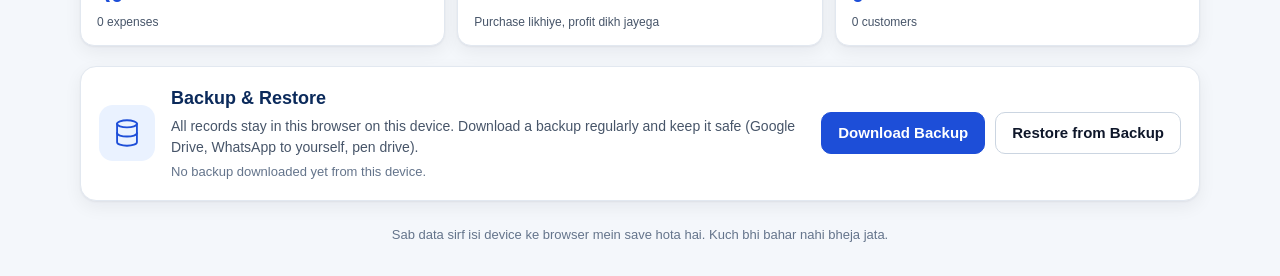
==== commit d93d78f6: "Home phone: menu 2-row grid, short search placeholder, purchase card full width" ====
--- a/index.html
+++ b/index.html
@@ -8,7 +8,7 @@
 <title>MurgaMandi Hisab</title>
 <link rel="icon" href="assets/icons/logo-64.png" type="image/png">
 <link rel="apple-touch-icon" href="assets/icons/logo-192.png">
-<link rel="stylesheet" href="style.css?v=20261107i">
+<link rel="stylesheet" href="style.css?v=20261107j">
 <link rel="manifest" href="manifest.webmanifest">
 <meta name="theme-color" content="#1e4fd8">
 <script>if("serviceWorker"in navigator)addEventListener("load",function(){navigator.serviceWorker.register("sw.js").catch(function(){})});</script>
@@ -36,7 +36,7 @@
   </nav>
   <div class="search">
     <label class="sr" for="secSearch">Search section</label>
-    <input id="secSearch" type="search" placeholder="Search section (Zinda, Katai, Kharcha, Report...)" autocomplete="off" maxlength="40">
+    <input id="secSearch" type="search" placeholder="Search section…" autocomplete="off" maxlength="40">
     <span class="s-ic" aria-hidden="true"><svg viewBox="0 0 24 24" width="20" height="20"><circle cx="11" cy="11" r="7" fill="none" stroke="currentColor" stroke-width="2.2"/><path d="M16.5 16.5 21 21" stroke="currentColor" stroke-width="2.2" stroke-linecap="round"/></svg></span>
   </div>
 </header>
@@ -137,8 +137,8 @@
 <div class="dlg-bg" id="dlg"><div class="dlg" role="alertdialog" aria-labelledby="dlgT" aria-describedby="dlgP"><h4 id="dlgT">Restore backup?</h4><p id="dlgP"></p><div class="acts"><button class="btn" id="dlgNo" type="button">Cancel</button><button class="btn danger-fill" id="dlgYes" type="button">Replace my data</button></div></div></div>
 <div class="toast" id="toast" role="status"></div>
 
-<script src="shared/storage-service.js?v=20261107i"></script>
-<script src="shared/data-service.js?v=20261107i"></script>
-<script src="script.js?v=20261107i"></script>
+<script src="shared/storage-service.js?v=20261107j"></script>
+<script src="shared/data-service.js?v=20261107j"></script>
+<script src="script.js?v=20261107j"></script>
 </body>
 </html>
--- a/style.css
+++ b/style.css
@@ -107,7 +107,11 @@
   .brand-t small{font-size:10px;letter-spacing:.1em}
   .today{display:none}
   .b-nav{width:30px;height:40px;font-size:24px}.b-nav.prev{left:6px}.b-nav.next{right:6px}
-  .menu a{font-size:13px;padding:11px 9px}
+  .menu{display:grid;grid-template-columns:repeat(4,minmax(0,1fr));overflow:visible;padding:4px 6px;gap:0}
+  .menu a{font-size:12px;letter-spacing:0;padding:9px 2px;text-align:center;white-space:nowrap;border-bottom-width:2px}
+  .glance>.g-card:last-child{grid-column:1/-1}
+  .g-buy{grid-column:1/-1}
+  .g-ops button{min-height:38px}
   .search{padding:2px 12px 12px}.s-ic{right:12px}
   .wrap{padding:4px 12px 20px}
   .sec-h.big{font-size:26px;margin:26px 0 14px}
@@ -129,12 +133,12 @@
 
 .g-buy{border-color:#93C5FD}
 .g-buy-row{display:flex;gap:6px;margin:4px 0 2px}
-.g-buy-row input{flex:1;min-width:0;min-height:40px;padding:6px 10px;border:2px solid #1D4ED8;border-radius:10px;font-size:18px;font-weight:700;text-align:right;font-variant-numeric:tabular-nums}
+.g-buy-row input{flex:1;min-width:0;min-height:40px;padding:6px 10px;border:2px solid #1D4ED8;border-radius:10px;font-size:18px;font-weight:700;text-align:left;font-variant-numeric:tabular-nums}
 .g-buy-btn{min-height:40px;padding:6px 14px;border:0;border-radius:10px;background:#1D4ED8;color:#fff;font-weight:700;cursor:pointer}
 .g-pl.profit{background:#ECFDF5;border-color:#6EE7B7}.g-pl.profit .g-n{color:#047857}
 .g-pl.loss{background:#FEF2F2;border-color:#FCA5A5}.g-pl.loss .g-n{color:#B91C1C}
 .g-ops{display:grid;grid-template-columns:repeat(8,1fr);gap:4px;margin:2px 0}
-.g-ops button{min-height:32px;border:1px solid #CBD5E1;border-radius:8px;background:#F1F5F9;font-weight:800;font-size:16px;cursor:pointer;color:#0F172A}
+.g-ops button{min-width:0;padding:0;min-height:32px;border:1px solid #CBD5E1;border-radius:8px;background:#F1F5F9;font-weight:800;font-size:16px;cursor:pointer;color:#0F172A}
 .g-ops button:hover{background:#E2E8F0}
 .g-ops .eq{background:#DBEAFE;border-color:#93C5FD;color:#1D4ED8}
 .g-ops .clr{background:#FEE2E2;border-color:#FCA5A5;color:#B91C1C}
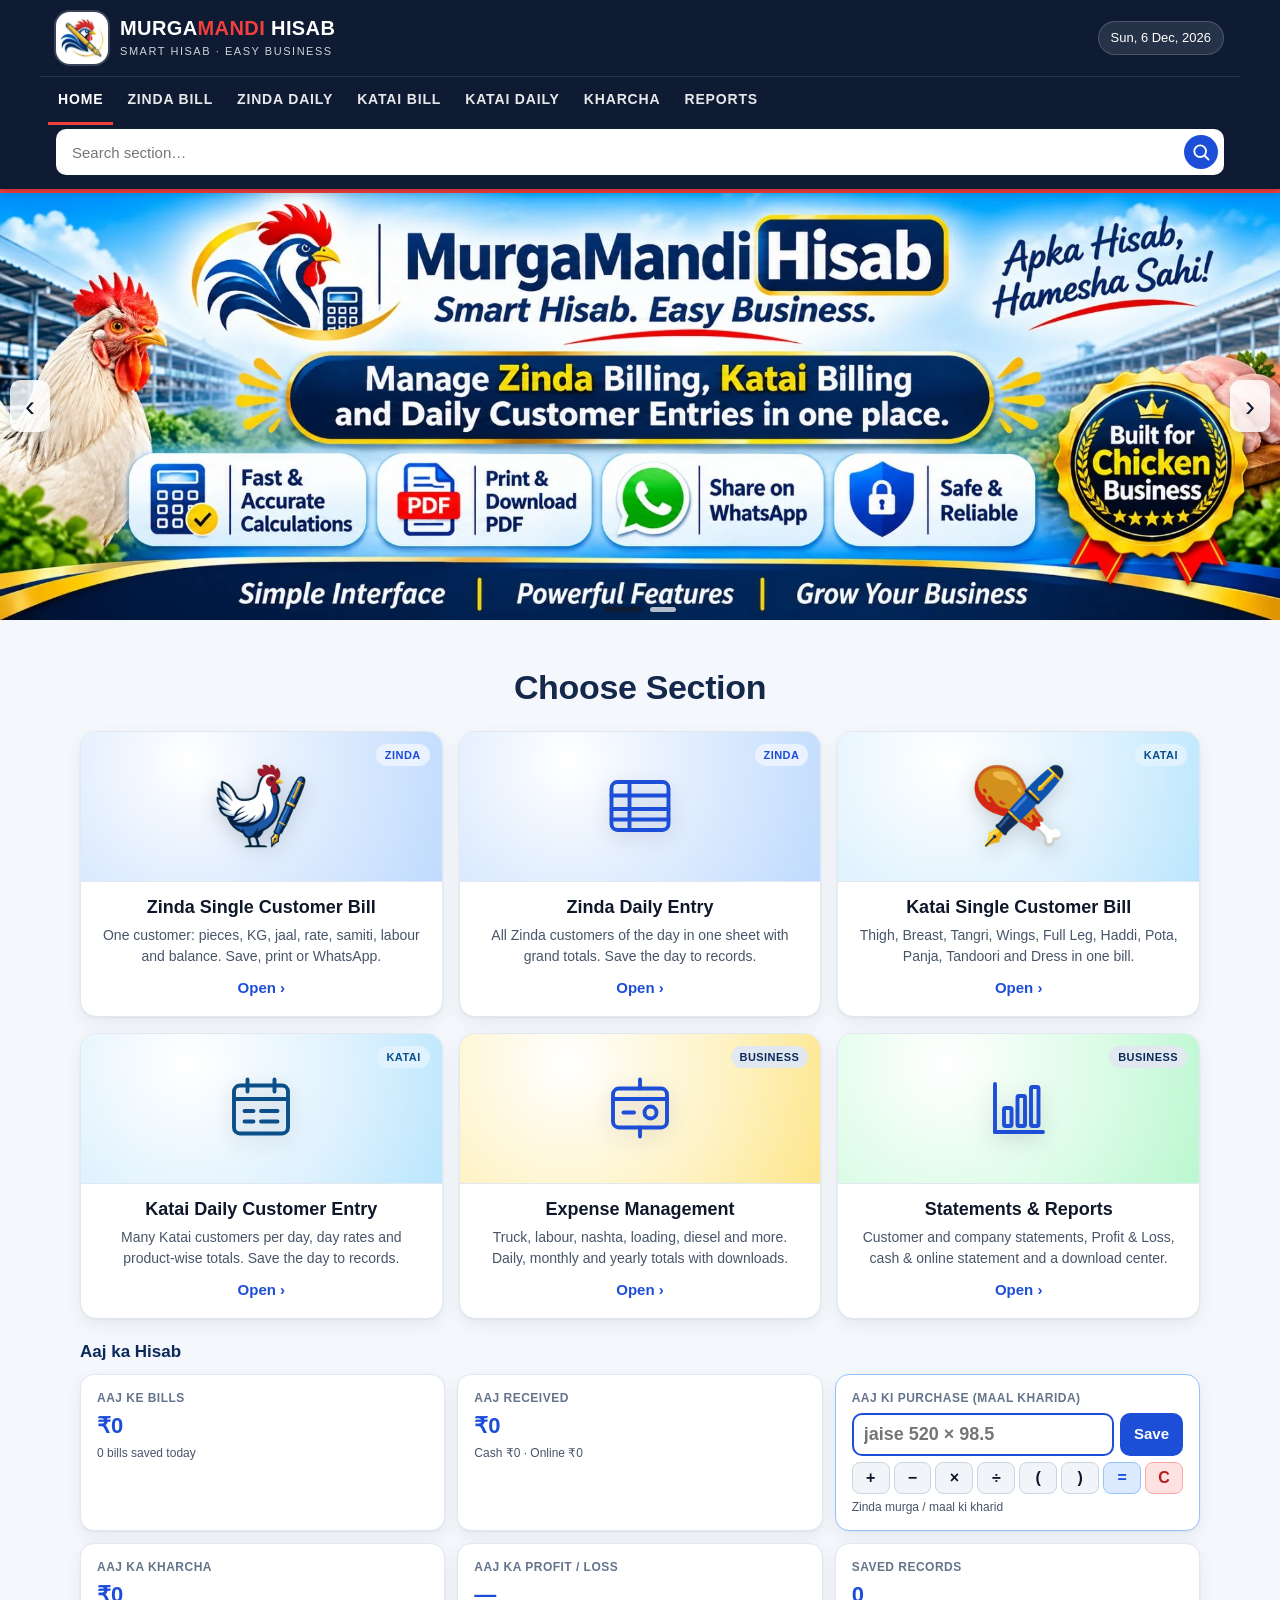
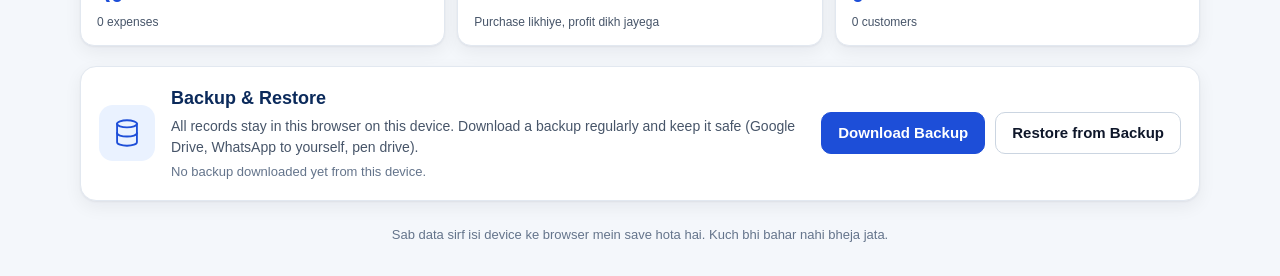
==== commit e7de7bb1: "Home: restore menu, clean round search button" ====
--- a/index.html
+++ b/index.html
@@ -8,7 +8,7 @@
 <title>MurgaMandi Hisab</title>
 <link rel="icon" href="assets/icons/logo-64.png" type="image/png">
 <link rel="apple-touch-icon" href="assets/icons/logo-192.png">
-<link rel="stylesheet" href="style.css?v=20261107j">
+<link rel="stylesheet" href="style.css?v=20261107k">
 <link rel="manifest" href="manifest.webmanifest">
 <meta name="theme-color" content="#1e4fd8">
 <script>if("serviceWorker"in navigator)addEventListener("load",function(){navigator.serviceWorker.register("sw.js").catch(function(){})});</script>
@@ -137,8 +137,8 @@
 <div class="dlg-bg" id="dlg"><div class="dlg" role="alertdialog" aria-labelledby="dlgT" aria-describedby="dlgP"><h4 id="dlgT">Restore backup?</h4><p id="dlgP"></p><div class="acts"><button class="btn" id="dlgNo" type="button">Cancel</button><button class="btn danger-fill" id="dlgYes" type="button">Replace my data</button></div></div></div>
 <div class="toast" id="toast" role="status"></div>
 
-<script src="shared/storage-service.js?v=20261107j"></script>
-<script src="shared/data-service.js?v=20261107j"></script>
-<script src="script.js?v=20261107j"></script>
+<script src="shared/storage-service.js?v=20261107k"></script>
+<script src="shared/data-service.js?v=20261107k"></script>
+<script src="script.js?v=20261107k"></script>
 </body>
 </html>
--- a/style.css
+++ b/style.css
@@ -24,9 +24,9 @@
 .menu a:hover,.menu a:focus-visible{opacity:1;border-bottom-color:#60A5FA;outline:none}
 .menu a[aria-current=page]{border-bottom-color:#F43F3F;opacity:1}
 .search{max-width:1200px;margin:0 auto;padding:4px 16px 14px;position:relative}
-.search input{width:100%;height:46px;border:0;border-radius:10px;padding:0 54px 0 16px;background:#fff;color:var(--ink);font-size:15px}
+.search input{width:100%;height:46px;border:0;border-radius:10px;padding:0 50px 0 16px;background:#fff;color:var(--ink);font-size:15px}
 .search input:focus{outline:3px solid #60A5FA}
-.s-ic{position:absolute;right:16px;top:4px;height:46px;width:46px;display:grid;place-items:center;background:#E2E8F0;border-radius:0 10px 10px 0;color:#0E1B33}
+.s-ic{position:absolute;right:22px;top:10px;height:34px;width:34px;display:grid;place-items:center;background:#1D4ED8;border-radius:50%;color:#fff;pointer-events:none}
 /* banner */
 .banner{background:#DCEBFF;border-top:4px solid #F43F3F}
 .slides{position:relative;max-width:1000px;margin:0 auto;aspect-ratio:1600/900;overflow:hidden}
@@ -107,12 +107,11 @@
   .brand-t small{font-size:10px;letter-spacing:.1em}
   .today{display:none}
   .b-nav{width:30px;height:40px;font-size:24px}.b-nav.prev{left:6px}.b-nav.next{right:6px}
-  .menu{display:grid;grid-template-columns:repeat(4,minmax(0,1fr));overflow:visible;padding:4px 6px;gap:0}
-  .menu a{font-size:12px;letter-spacing:0;padding:9px 2px;text-align:center;white-space:nowrap;border-bottom-width:2px}
+  .menu a{font-size:13px;padding:11px 9px}
   .glance>.g-card:last-child{grid-column:1/-1}
   .g-buy{grid-column:1/-1}
   .g-ops button{min-height:38px}
-  .search{padding:2px 12px 12px}.s-ic{right:12px}
+  .search{padding:2px 12px 12px}.s-ic{right:18px;top:8px}
   .wrap{padding:4px 12px 20px}
   .sec-h.big{font-size:26px;margin:26px 0 14px}
   .grid{grid-template-columns:repeat(2,minmax(0,1fr));gap:12px}
